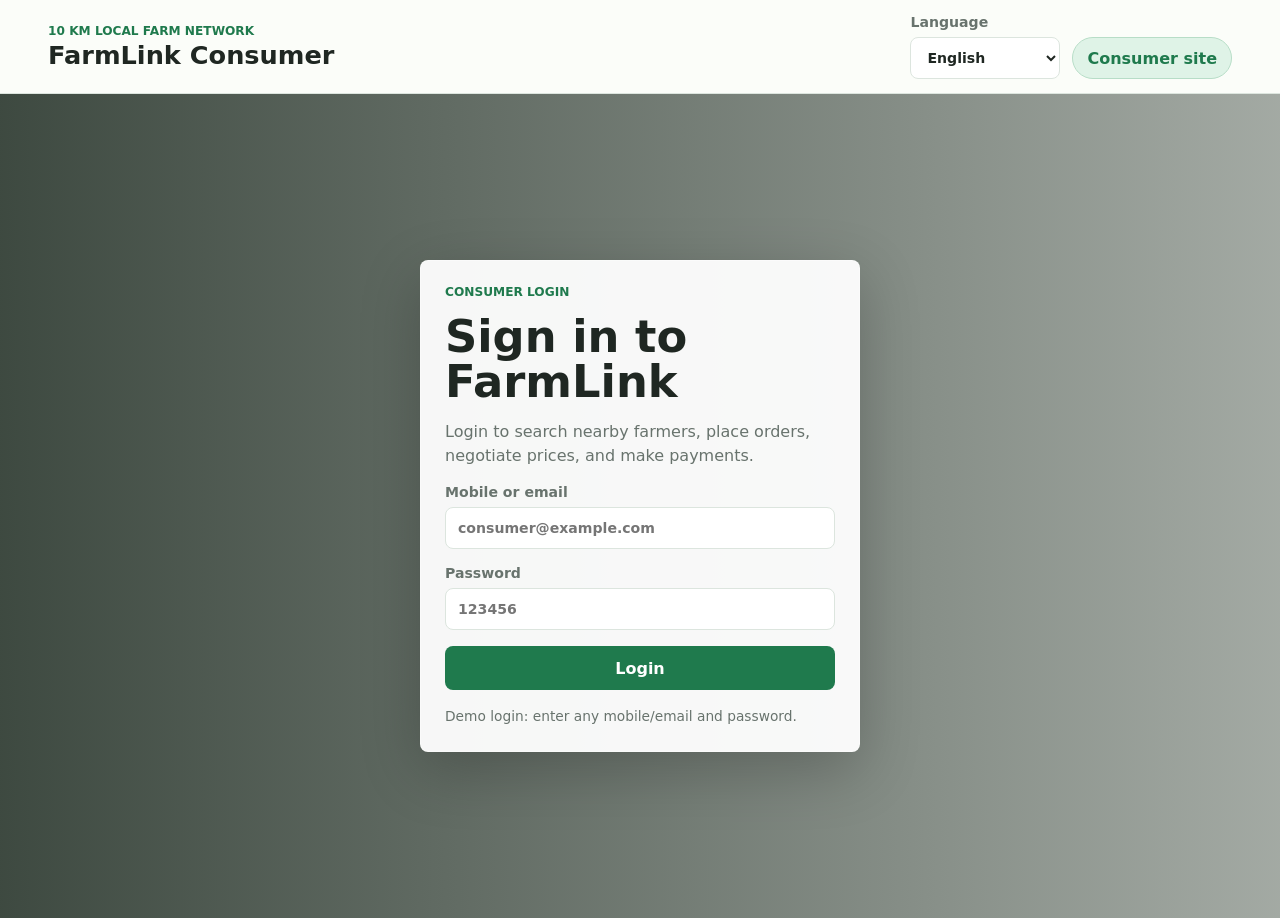
==== consumer.html @ 45cdf352 "Add files via upload" ====
<!doctype html>
<html lang="en">
  <head>
    <meta charset="utf-8" />
    <meta name="viewport" content="width=device-width, initial-scale=1" />
    <title>FarmLink Consumer</title>
    <link rel="stylesheet" href="styles.css" />
  </head>
  <body data-page="consumer">
    <header class="topbar">
      <a class="brand" href="consumer.html">
        <span data-i18n="network">10 km local farm network</span>
        <strong>FarmLink Consumer</strong>
      </a>
      <div class="top-actions">
        <label class="language-choice">
          <span data-i18n="language">Language</span>
          <select class="languageSelect" aria-label="Language">
            <option value="en">English</option>
            <option value="hi">हिंदी</option>
            <option value="mr">मराठी</option>
          </select>
        </label>
        <span class="site-badge" data-i18n="consumerSite">Consumer site</span>
        <button class="logout-button" type="button" id="resetDataBtn" data-i18n="resetData">Reset data</button>
        <button class="logout-button" type="button" id="logoutBtn" data-i18n="logout">Logout</button>
      </div>
    </header>

    <main>
      <section class="login-screen">
        <form class="login-panel" id="loginForm">
          <p class="eyebrow" data-i18n="consumerLogin">Consumer login</p>
          <h1 data-i18n="loginTitle">Sign in to FarmLink</h1>
          <p data-i18n="consumerLoginText">Login to search nearby farmers, place orders, negotiate prices, and make payments.</p>
          <label>
            <span data-i18n="mobileOrEmail">Mobile or email</span>
            <input name="identity" required placeholder="consumer@example.com" />
          </label>
          <label>
            <span data-i18n="password">Password</span>
            <input name="password" required type="password" placeholder="123456" />
          </label>
          <button class="primary full" type="submit" data-i18n="login">Login</button>
          <p class="login-hint" data-i18n="demoLoginHint">Demo login: enter any mobile/email and password.</p>
        </form>
      </section>

      <div class="app-shell">
      <section class="hero consumer-hero">
        <div class="hero-copy">
          <p class="eyebrow" data-i18n="consumerEyebrow">Fresh produce near you</p>
          <h1 data-i18n="consumerTitle">Search, negotiate, order, and pay local farmers.</h1>
          <p data-i18n="consumerIntro">Find farm products within 10 km, compare prices, send offers, place orders, and complete online payments from one screen.</p>
          <div class="hero-actions">
            <a class="primary" href="#market" data-i18n="browseMarket">Browse market</a>
            <a class="secondary" href="#payment" data-i18n="paymentTab">Payment tab</a>
          </div>
        </div>
      </section>

      <section class="location-band">
        <div>
          <h2 data-i18n="yourLocation">Your location</h2>
          <p data-i18n="radiusText">Showing farmers and products inside a 10 km radius.</p>
        </div>
        <label>
          <span data-i18n="area">Area</span>
          <select id="areaSelect"></select>
        </label>
        <div class="radius-meter"><span>0 km</span><div><span></span></div><strong>10 km</strong></div>
      </section>

      <section id="market" class="consumer-grid">
        <aside class="panel filters">
          <h2 data-i18n="findProducts">Find Products</h2>
          <label>
            <span data-i18n="search">Search</span>
            <input id="searchInput" type="search" data-i18n-placeholder="searchPlaceholder" placeholder="Tomato, rice, milk..." />
          </label>
          <label>
            <span data-i18n="category">Category</span>
            <select id="categorySelect"></select>
          </label>
          <label>
            <span data-i18n="maxDistance">Maximum distance</span>
            <input id="distanceRange" type="range" min="1" max="10" value="10" />
            <span id="distanceLabel">10 km</span>
          </label>
        </aside>

        <section class="panel">
          <div class="section-head">
            <div>
              <p class="eyebrow" data-i18n="consumerSite">Consumer site</p>
              <h2 data-i18n="nearbyProducts">Nearby Products</h2>
            </div>
            <button class="icon-button" id="refreshBtn" type="button" title="Refresh">R</button>
          </div>
          <div id="productList" class="product-list"></div>
        </section>
      </section>

      <section class="dashboard-grid">
        <section class="panel" id="orders">
          <div class="section-head">
            <div>
              <p class="eyebrow" data-i18n="orders">Orders</p>
              <h2 data-i18n="myOrders">My Orders</h2>
            </div>
          </div>
          <div id="orderList" class="order-list"></div>
        </section>

        <section class="panel" id="negotiations">
          <div class="section-head">
            <div>
              <p class="eyebrow" data-i18n="negotiation">Negotiation</p>
              <h2 data-i18n="negotiationOffers">Negotiation Offers</h2>
            </div>
          </div>
          <div id="negotiationList" class="message-list"></div>
        </section>

        <section class="panel" id="payment">
          <div class="section-head">
            <div>
              <p class="eyebrow" data-i18n="secureCheckout">Secure checkout</p>
              <h2 data-i18n="onlinePayment">Online Payment</h2>
            </div>
            <span class="badge" data-i18n="demoGateway">Demo gateway</span>
          </div>
          <div class="payment-tabs" role="tablist">
            <button class="active" type="button" data-payment-method="upi" data-i18n="upi">UPI</button>
            <button type="button" data-payment-method="card" data-i18n="card">Card</button>
            <button type="button" data-payment-method="cod" data-i18n="cod">Cash</button>
          </div>
          <form id="paymentForm" class="payment-form">
            <label>
              <span data-i18n="payForOrder">Pay for order</span>
              <select id="paymentOrderSelect"></select>
            </label>
            <label class="payment-field" data-method-field="upi">
              <span data-i18n="upiId">UPI ID</span>
              <input id="upiInput" placeholder="name@bank" />
            </label>
            <label class="payment-field hidden" data-method-field="card">
              <span data-i18n="cardNumber">Card number</span>
              <input id="cardInput" inputmode="numeric" placeholder="4242 4242 4242 4242" />
            </label>
            <label class="payment-field hidden" data-method-field="cod">
              <span data-i18n="cashNote">Cash note</span>
              <input id="cashInput" data-i18n-placeholder="cashPlaceholder" placeholder="Pay when product arrives" />
            </label>
            <div class="payment-summary">
              <span data-i18n="amount">Amount</span>
              <strong id="paymentAmount">Rs 0</strong>
            </div>
            <button class="primary full" type="submit" data-i18n="payNow">Pay now</button>
          </form>
        </section>
      </section>
      </div>
    </main>

    <div id="toast" class="toast" role="status" aria-live="polite"></div>
    <script src="shared.js"></script>
  </body>
</html>
---- styles.css ----
:root {
  --soil: #59402f;
  --leaf: #1f7a4d;
  --mint: #dff3e7;
  --sun: #f4b942;
  --ink: #1f2722;
  --muted: #68736d;
  --line: #dce5de;
  --paper: #fbfdf9;
  --white: #ffffff;
  --blue: #2463a6;
  font-family: Inter, ui-sans-serif, system-ui, -apple-system, BlinkMacSystemFont, "Segoe UI", sans-serif;
}

* { box-sizing: border-box; }
html { scroll-behavior: smooth; }
body { margin: 0; background: var(--paper); color: var(--ink); }
a { color: inherit; text-decoration: none; }
button, input, select { font: inherit; }
button { cursor: pointer; }
h1, h2, h3, p { margin: 0; }

.topbar {
  position: sticky;
  top: 0;
  z-index: 10;
  display: flex;
  align-items: center;
  justify-content: space-between;
  gap: 16px;
  padding: 14px clamp(16px, 4vw, 48px);
  background: rgba(251, 253, 249, 0.96);
  border-bottom: 1px solid var(--line);
  backdrop-filter: blur(16px);
}

.brand { display: grid; gap: 2px; }
.brand span, .eyebrow {
  color: var(--leaf);
  font-size: 0.76rem;
  font-weight: 800;
  letter-spacing: 0;
  text-transform: uppercase;
}
.brand strong { font-size: clamp(1.1rem, 3vw, 1.6rem); }

.top-actions {
  display: flex;
  align-items: end;
  justify-content: flex-end;
  gap: 12px;
  flex-wrap: wrap;
}

.language-choice { min-width: 150px; }
label {
  display: grid;
  gap: 7px;
  color: var(--muted);
  font-size: 0.88rem;
  font-weight: 700;
}

input, select {
  width: 100%;
  min-height: 42px;
  border: 1px solid var(--line);
  border-radius: 8px;
  padding: 0 12px;
  background: var(--white);
  color: var(--ink);
}

.site-badge {
  display: grid;
  min-height: 42px;
  place-items: center;
  padding: 0 14px;
  background: var(--mint);
  border: 1px solid #b7ddc7;
  border-radius: 999px;
  color: var(--leaf);
  font-weight: 800;
}

.logout-button {
  min-height: 42px;
  border: 1px solid var(--line);
  border-radius: 8px;
  padding: 0 14px;
  background: var(--white);
  color: var(--soil);
  font-weight: 800;
}

body:not(.logged-in) .logout-button,
body:not(.logged-in) .app-shell {
  display: none;
}

body.logged-in .login-screen {
  display: none;
}

.login-screen {
  min-height: calc(100vh - 76px);
  display: grid;
  place-items: center;
  padding: 32px 16px;
  background:
    linear-gradient(90deg, rgba(20, 34, 24, 0.82), rgba(20, 34, 24, 0.38)),
    url("https://images.unsplash.com/photo-1499529112087-3cb3b73cec95?auto=format&fit=crop&w=1800&q=80") center / cover;
}

.login-panel {
  display: grid;
  gap: 16px;
  width: min(440px, 100%);
  padding: 24px;
  border: 1px solid rgba(255, 255, 255, 0.34);
  border-radius: 8px;
  background: rgba(255, 255, 255, 0.95);
  box-shadow: 0 18px 60px rgba(0, 0, 0, 0.22);
}

.login-panel h1 {
  font-size: clamp(1.8rem, 5vw, 2.8rem);
  line-height: 1;
}

.login-panel p:not(.eyebrow) {
  color: var(--muted);
  line-height: 1.5;
}

.login-hint {
  font-size: 0.86rem;
}

.hero {
  min-height: min(70vh, 680px);
  display: flex;
  align-items: end;
  padding: clamp(28px, 6vw, 72px);
  color: var(--white);
}

.consumer-hero {
  background:
    linear-gradient(90deg, rgba(20, 34, 24, 0.86), rgba(20, 34, 24, 0.24)),
    url("https://images.unsplash.com/photo-1500937386664-56d1dfef3854?auto=format&fit=crop&w=1800&q=80") center / cover;
}

.farmer-hero {
  background:
    linear-gradient(90deg, rgba(46, 31, 22, 0.86), rgba(46, 31, 22, 0.22)),
    url("https://images.unsplash.com/photo-1523741543316-beb7fc7023d8?auto=format&fit=crop&w=1800&q=80") center / cover;
}

.hero-copy { display: grid; gap: 18px; width: min(900px, 100%); }
.hero h1 {
  max-width: 860px;
  font-size: clamp(2.2rem, 7vw, 5rem);
  line-height: 0.98;
}
.hero p:not(.eyebrow) {
  max-width: 680px;
  color: #edf5ee;
  font-size: 1.06rem;
  line-height: 1.6;
}

.hero-actions, .section-head, .location-band, .stat-row, .card-actions {
  display: flex;
  align-items: center;
  gap: 12px;
}
.hero-actions { flex-wrap: wrap; }

.primary, .secondary, .icon-button {
  min-height: 44px;
  border-radius: 8px;
  border: 1px solid transparent;
  padding: 0 16px;
  font-weight: 800;
}
.primary { display: inline-grid; place-items: center; background: var(--leaf); color: var(--white); }
.secondary { display: inline-grid; place-items: center; background: var(--white); color: var(--leaf); }
.icon-button { width: 44px; padding: 0; background: var(--white); border-color: var(--line); }
.full { width: 100%; }

.location-band {
  justify-content: space-between;
  flex-wrap: wrap;
  padding: 18px clamp(16px, 4vw, 48px);
  background: var(--soil);
  color: var(--white);
}
.location-band p { color: #eaded5; }
.location-band label { color: #f7eee7; }

.radius-meter {
  display: grid;
  grid-template-columns: auto minmax(110px, 220px) auto;
  align-items: center;
  gap: 10px;
  font-size: 0.85rem;
}
.radius-meter div { height: 8px; overflow: hidden; border-radius: 999px; background: rgba(255,255,255,0.25); }
.radius-meter div span { display: block; width: 100%; height: 100%; background: var(--sun); }

.consumer-grid, .farmer-grid, .dashboard-grid {
  display: grid;
  gap: 18px;
  padding: 24px clamp(16px, 4vw, 48px);
}
.consumer-grid { grid-template-columns: minmax(220px, 280px) minmax(0, 1fr); align-items: start; }
.farmer-grid { grid-template-columns: minmax(280px, 420px) minmax(0, 1fr); align-items: start; }
.dashboard-grid { grid-template-columns: minmax(0, 1.1fr) minmax(320px, 0.9fr); align-items: start; }

.panel {
  background: var(--white);
  border: 1px solid var(--line);
  border-radius: 8px;
  padding: 18px;
}

.filters, .form-grid, .payment-form, .product-list, .order-list, .message-list {
  display: grid;
  gap: 16px;
}
.section-head { justify-content: space-between; margin-bottom: 16px; }
.stat-row { justify-content: space-between; padding-top: 12px; border-top: 1px solid var(--line); }

.product-card, .order-card, .payment-card {
  display: grid;
  gap: 12px;
  padding: 14px;
  border: 1px solid var(--line);
  border-radius: 8px;
  background: #fffdfa;
}

.product-photo {
  width: 100%;
  aspect-ratio: 16 / 9;
  object-fit: cover;
  border-radius: 8px;
  border: 1px solid var(--line);
  background: #f6fbf8;
}

.product-photo.placeholder {
  display: grid;
  place-items: center;
  color: var(--muted);
  font-weight: 800;
}

.product-top, .order-top {
  display: flex;
  align-items: flex-start;
  justify-content: space-between;
  gap: 12px;
}
.product-card h3, .order-card h3 { margin: 0; font-size: 1rem; }
.meta { display: flex; flex-wrap: wrap; gap: 8px; color: var(--muted); font-size: 0.88rem; }
.price { color: var(--leaf); font-size: 1.25rem; font-weight: 900; white-space: nowrap; }

.badge {
  display: inline-flex;
  align-items: center;
  min-height: 28px;
  border-radius: 999px;
  padding: 0 10px;
  background: var(--mint);
  color: var(--leaf);
  font-size: 0.8rem;
  font-weight: 800;
  white-space: nowrap;
}

.card-actions { flex-wrap: wrap; justify-content: flex-start; }
.quantity-field {
  width: min(180px, 100%);
}

.quantity-field input {
  min-height: 38px;
}

.card-actions button {
  min-height: 38px;
  border-radius: 8px;
  border: 1px solid var(--line);
  background: var(--white);
  font-weight: 800;
  padding: 0 12px;
}
.card-actions .pay { background: var(--sun); border-color: var(--sun); color: #2d2116; }

.payment-tabs {
  display: grid;
  grid-template-columns: repeat(3, 1fr);
  gap: 8px;
  margin-bottom: 16px;
}
.payment-tabs button {
  min-height: 40px;
  border: 1px solid var(--line);
  border-radius: 8px;
  background: var(--white);
  font-weight: 800;
}
.payment-tabs button.active { background: var(--blue); border-color: var(--blue); color: var(--white); }
.payment-summary {
  display: flex;
  align-items: center;
  justify-content: space-between;
  padding: 14px;
  border: 1px solid var(--line);
  border-radius: 8px;
  background: #f6fbf8;
}
.payment-kpis {
  display: grid;
  grid-template-columns: 1fr 1fr;
  gap: 12px;
  margin-bottom: 16px;
}
.payment-kpis div {
  display: grid;
  gap: 4px;
  padding: 14px;
  border: 1px solid var(--line);
  border-radius: 8px;
  background: #f6fbf8;
}
.payment-kpis span { color: var(--muted); font-size: 0.88rem; font-weight: 700; }
.payment-kpis strong { font-size: 1.25rem; }
.hidden { display: none; }

.toast {
  position: fixed;
  right: 18px;
  bottom: 18px;
  transform: translateY(24px);
  opacity: 0;
  max-width: min(380px, calc(100vw - 36px));
  padding: 14px 16px;
  border-radius: 8px;
  background: var(--ink);
  color: var(--white);
  transition: 0.2s ease;
}
.toast.show { transform: translateY(0); opacity: 1; }

@media (max-width: 1050px) {
  .consumer-grid, .farmer-grid, .dashboard-grid { grid-template-columns: 1fr; }
}

@media (max-width: 720px) {
  .topbar { align-items: stretch; flex-direction: column; }
  .top-actions, .language-choice, .site-badge, .logout-button { width: 100%; min-width: 0; }
  .hero { min-height: 62vh; padding: 28px 16px; }
  .product-top, .order-top { flex-direction: column; }
  .price { white-space: normal; }
  .payment-kpis { grid-template-columns: 1fr; }
}
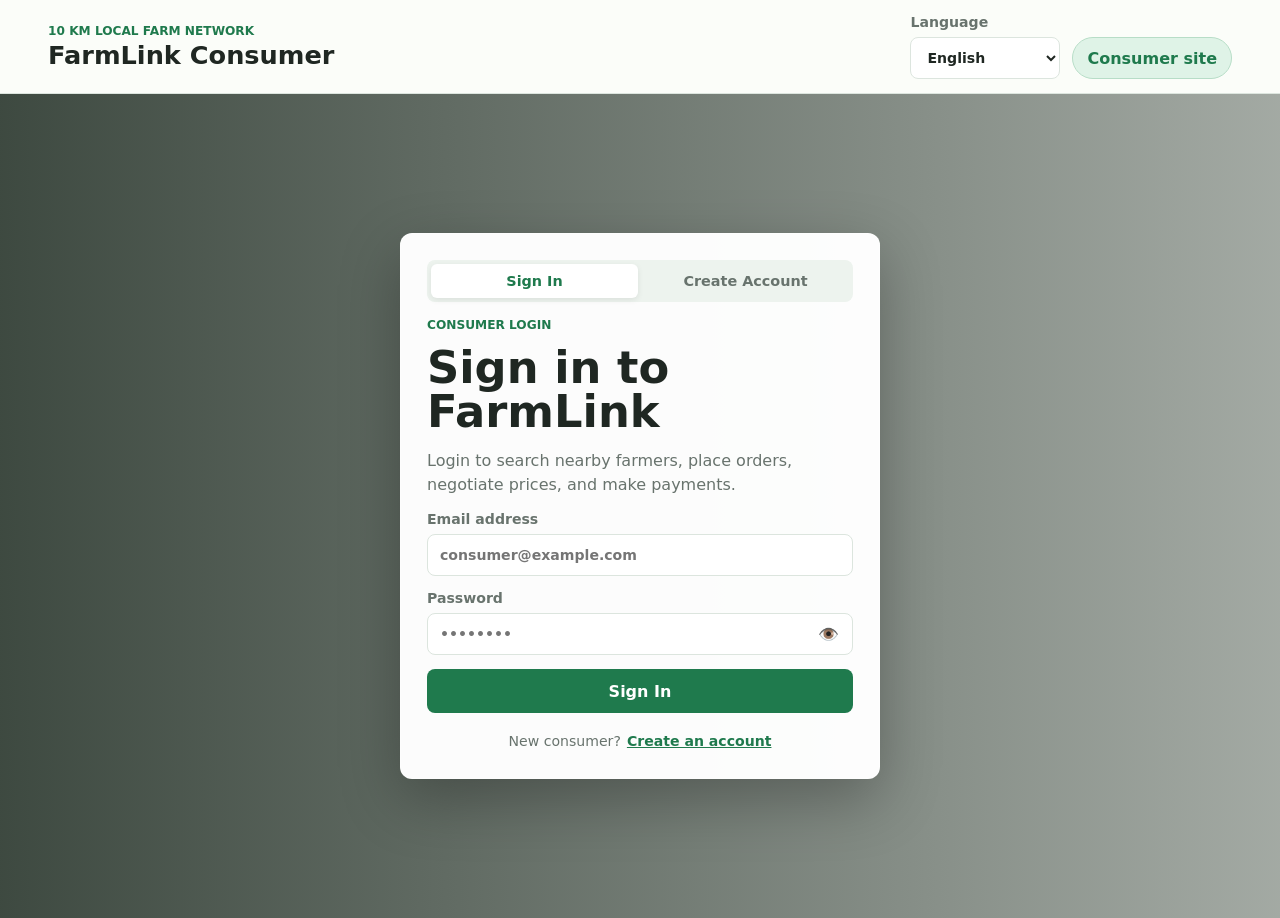
==== commit 5c166d20: "Add files via upload" ====
--- a/consumer.html
+++ b/consumer.html
@@ -13,6 +13,13 @@
         <strong>FarmLink Consumer</strong>
       </a>
       <div class="top-actions">
+        <div class="user-chip" id="userChip" style="display: none;">
+          <span class="user-chip-avatar">🛒</span>
+          <div class="user-chip-info">
+            <span class="user-chip-name" id="userChipName">Consumer</span>
+            <span class="user-chip-email" id="userChipEmail">consumer@example.com</span>
+          </div>
+        </div>
         <label class="language-choice">
           <span data-i18n="language">Language</span>
           <select class="languageSelect" aria-label="Language">
@@ -22,6 +29,8 @@
           </select>
         </label>
         <span class="site-badge" data-i18n="consumerSite">Consumer site</span>
+        <button class="logout-button simulate-day-btn" type="button" id="advanceDayBtn" title="Simulate advancing to next day to test automatic daily deletion from home page">📅 <span data-i18n="nextDay">Next Day</span></button>
+        <button class="logout-button" type="button" id="switchUserBtn" data-i18n="switchUser">Switch account</button>
         <button class="logout-button" type="button" id="resetDataBtn" data-i18n="resetData">Reset data</button>
         <button class="logout-button" type="button" id="logoutBtn" data-i18n="logout">Logout</button>
       </div>
@@ -29,21 +38,64 @@
 
     <main>
       <section class="login-screen">
-        <form class="login-panel" id="loginForm">
-          <p class="eyebrow" data-i18n="consumerLogin">Consumer login</p>
-          <h1 data-i18n="loginTitle">Sign in to FarmLink</h1>
-          <p data-i18n="consumerLoginText">Login to search nearby farmers, place orders, negotiate prices, and make payments.</p>
-          <label>
-            <span data-i18n="mobileOrEmail">Mobile or email</span>
-            <input name="identity" required placeholder="consumer@example.com" />
-          </label>
-          <label>
-            <span data-i18n="password">Password</span>
-            <input name="password" required type="password" placeholder="123456" />
-          </label>
-          <button class="primary full" type="submit" data-i18n="login">Login</button>
-          <p class="login-hint" data-i18n="demoLoginHint">Demo login: enter any mobile/email and password.</p>
-        </form>
+        <div class="login-panel">
+          <div class="auth-tabs" role="tablist">
+            <button type="button" class="auth-tab-btn active" id="tabSignIn" data-i18n="signInTab">Sign In</button>
+            <button type="button" class="auth-tab-btn" id="tabSignUp" data-i18n="signUpTab">Create Account</button>
+          </div>
+
+          <div id="authAlert" class="auth-alert" style="display: none;"></div>
+
+          <form class="auth-form" id="loginForm">
+            <p class="eyebrow" data-i18n="consumerLogin">Consumer login</p>
+            <h1 data-i18n="loginTitle">Sign in to FarmLink</h1>
+            <p data-i18n="consumerLoginText">Login to search nearby farmers, place orders, negotiate prices, and make payments.</p>
+            <label>
+              <span data-i18n="emailAddress">Email address</span>
+              <input name="email" id="loginEmail" type="email" required placeholder="consumer@example.com" autocomplete="email" />
+            </label>
+            <label>
+              <span data-i18n="password">Password</span>
+              <div class="password-wrapper">
+                <input name="password" id="loginPassword" required type="password" placeholder="••••••••" autocomplete="current-password" />
+                <button type="button" class="toggle-password" data-target="loginPassword" title="Show password">👁️</button>
+              </div>
+            </label>
+            <button class="primary full" type="submit" data-i18n="login">Sign In</button>
+            <p class="auth-switch-hint"><span>New consumer?</span> <button type="button" class="link-btn" id="linkToSignUp">Create an account</button></p>
+          </form>
+
+          <form class="auth-form" id="signupForm" style="display: none;">
+            <p class="eyebrow" data-i18n="consumerSignUp">Consumer Registration</p>
+            <h1 data-i18n="createConsumerAccount">Join as a Consumer</h1>
+            <p data-i18n="consumerSignupText">Create an account to buy farm-fresh produce directly from local farmers.</p>
+            <label>
+              <span data-i18n="consumerName">Your Full Name</span>
+              <input name="name" required placeholder="e.g. Rahul Sharma" />
+            </label>
+            <label>
+              <span data-i18n="emailAddress">Email address</span>
+              <input name="email" type="email" required placeholder="consumer@example.com" autocomplete="email" />
+            </label>
+            <label>
+              <span data-i18n="password">Password</span>
+              <div class="password-wrapper">
+                <input name="password" id="signupPassword" required type="password" minlength="4" placeholder="At least 4 characters" autocomplete="new-password" />
+                <button type="button" class="toggle-password" data-target="signupPassword" title="Show password">👁️</button>
+              </div>
+            </label>
+            <label>
+              <span data-i18n="deliveryArea">Delivery Area</span>
+              <select name="area" class="signupAreaSelect"></select>
+            </label>
+            <label>
+              <span data-i18n="phoneNumber">Phone number</span>
+              <input name="phone" type="tel" placeholder="+91 94220 11223" />
+            </label>
+            <button class="primary full" type="submit" data-i18n="registerConsumerBtn">Create Consumer Account</button>
+            <p class="auth-switch-hint"><span>Already have an account?</span> <button type="button" class="link-btn" id="linkToSignIn">Sign in here</button></p>
+          </form>
+        </div>
       </section>
 
       <div class="app-shell">
@@ -108,8 +160,35 @@
               <p class="eyebrow" data-i18n="orders">Orders</p>
               <h2 data-i18n="myOrders">My Orders</h2>
             </div>
-          </div>
-          <div id="orderList" class="order-list"></div>
+            <div class="order-view-tabs" role="tablist">
+              <button type="button" class="order-tab-btn active" id="tabTodayOrders" data-i18n="todayOrdersTab">Today's Orders</button>
+              <button type="button" class="order-tab-btn" id="tabHistoryOrders" data-i18n="orderHistoryTab">Order History (<span id="historyOrderCount">0</span>)</button>
+            </div>
+          </div>
+
+          <div id="todayOrdersView">
+            <div id="orderList" class="order-list"></div>
+          </div>
+
+          <div id="historyOrdersView" style="display: none;">
+            <div class="history-controls">
+              <label class="history-filter-label">
+                <span data-i18n="filterByStatus">Filter Status</span>
+                <select id="historyStatusFilter">
+                  <option value="all" data-i18n="allStatuses">All Statuses</option>
+                  <option value="paid" data-i18n="paid">Paid</option>
+                  <option value="accepted" data-i18n="accepted">Accepted</option>
+                  <option value="placed" data-i18n="placed">Placed</option>
+                  <option value="rejected" data-i18n="rejected">Rejected</option>
+                </select>
+              </label>
+              <div class="history-summary-chip">
+                <span data-i18n="totalHistorical">Previous Orders Total:</span>
+                <strong id="historyTotalAmount">Rs 0</strong>
+              </div>
+            </div>
+            <div id="historyOrderList" class="order-list"></div>
+          </div>
         </section>
 
         <section class="panel" id="negotiations">
--- a/styles.css
+++ b/styles.css
@@ -44,6 +44,70 @@
 }
 .brand strong { font-size: clamp(1.1rem, 3vw, 1.6rem); }
 
+.page-tabs {
+  display: flex;
+  align-items: center;
+  gap: 8px;
+  flex-wrap: wrap;
+}
+.page-tabs a {
+  padding: 8px 16px;
+  border-radius: 8px;
+  font-weight: 800;
+  border: 1px solid var(--line);
+  background: var(--white);
+  color: var(--soil);
+  transition: all 0.15s ease;
+}
+.page-tabs a:hover {
+  background: var(--mint);
+  color: var(--leaf);
+  border-color: #b7ddc7;
+}
+
+.landing-cards {
+  display: grid;
+  grid-template-columns: repeat(auto-fit, minmax(320px, 1fr));
+  gap: 20px;
+  padding: 36px clamp(16px, 4vw, 48px);
+}
+.landing-card {
+  display: grid;
+  gap: 14px;
+  padding: 24px;
+  background: var(--white);
+  border: 1px solid var(--line);
+  border-radius: 12px;
+  box-shadow: 0 4px 16px rgba(0,0,0,0.04);
+}
+.landing-card h2 {
+  font-size: 1.4rem;
+  color: var(--ink);
+}
+.landing-card p {
+  color: var(--muted);
+  line-height: 1.5;
+}
+.landing-card-list {
+  display: grid;
+  gap: 8px;
+  padding: 0;
+  list-style: none;
+  margin: 0;
+}
+.landing-card-list li {
+  display: flex;
+  align-items: center;
+  gap: 8px;
+  font-size: 0.92rem;
+  color: var(--ink);
+}
+.landing-card-list li::before {
+  content: "✓";
+  color: var(--leaf);
+  font-weight: 800;
+}
+
 .top-actions {
   display: flex;
   align-items: end;
@@ -69,6 +133,34 @@
   padding: 0 12px;
   background: var(--white);
   color: var(--ink);
+}
+
+.user-chip {
+  display: flex;
+  align-items: center;
+  gap: 8px;
+  padding: 4px 12px 4px 8px;
+  background: var(--mint);
+  border: 1px solid #b7ddc7;
+  border-radius: 999px;
+}
+.user-chip-avatar {
+  font-size: 1.25rem;
+  line-height: 1;
+}
+.user-chip-info {
+  display: grid;
+  line-height: 1.2;
+}
+.user-chip-name {
+  font-weight: 800;
+  font-size: 0.82rem;
+  color: var(--leaf);
+}
+.user-chip-email {
+  font-size: 0.72rem;
+  color: var(--soil);
+  font-weight: 600;
 }
 
 .site-badge {
@@ -92,14 +184,18 @@
   color: var(--soil);
   font-weight: 800;
 }
-
+.logout-button:hover {
+  background: #f4f6f4;
+}
+
+body:not(.logged-in) .user-chip,
 body:not(.logged-in) .logout-button,
 body:not(.logged-in) .app-shell {
-  display: none;
+  display: none !important;
 }
 
 body.logged-in .login-screen {
-  display: none;
+  display: none !important;
 }
 
 .login-screen {
@@ -115,12 +211,100 @@
 .login-panel {
   display: grid;
   gap: 16px;
-  width: min(440px, 100%);
-  padding: 24px;
+  width: min(480px, 100%);
+  padding: 26px;
   border: 1px solid rgba(255, 255, 255, 0.34);
-  border-radius: 8px;
-  background: rgba(255, 255, 255, 0.95);
-  box-shadow: 0 18px 60px rgba(0, 0, 0, 0.22);
+  border-radius: 12px;
+  background: rgba(255, 255, 255, 0.98);
+  box-shadow: 0 20px 60px rgba(0, 0, 0, 0.28);
+}
+
+.auth-tabs {
+  display: flex;
+  background: #edf3ee;
+  border-radius: 8px;
+  padding: 4px;
+  gap: 4px;
+}
+.auth-tab-btn {
+  flex: 1;
+  padding: 9px 12px;
+  border: none;
+  background: transparent;
+  color: var(--muted);
+  font-weight: 800;
+  font-size: 0.9rem;
+  border-radius: 6px;
+  transition: all 0.15s ease;
+}
+.auth-tab-btn.active {
+  background: var(--white);
+  color: var(--leaf);
+  box-shadow: 0 2px 6px rgba(0, 0, 0, 0.08);
+}
+
+.auth-form {
+  display: grid;
+  gap: 14px;
+}
+
+.auth-switch-hint {
+  display: flex;
+  align-items: center;
+  justify-content: center;
+  gap: 6px;
+  font-size: 0.88rem;
+  color: var(--muted);
+  margin-top: 4px;
+}
+.link-btn {
+  background: none;
+  border: none;
+  color: var(--leaf);
+  font-weight: 800;
+  text-decoration: underline;
+  padding: 0;
+  font-size: 0.88rem;
+  cursor: pointer;
+}
+.link-btn:hover {
+  color: var(--soil);
+}
+
+.password-wrapper {
+  position: relative;
+  display: flex;
+  align-items: center;
+}
+.password-wrapper input {
+  padding-right: 42px;
+}
+.toggle-password {
+  position: absolute;
+  right: 8px;
+  background: none;
+  border: none;
+  font-size: 1.05rem;
+  padding: 6px;
+  color: var(--muted);
+  cursor: pointer;
+  line-height: 1;
+}
+
+.auth-alert {
+  padding: 10px 14px;
+  border-radius: 8px;
+  font-size: 0.88rem;
+  line-height: 1.4;
+  background: #fef2f2;
+  border: 1px solid #fecaca;
+  color: #b91c1c;
+  font-weight: 600;
+}
+.auth-alert.success {
+  background: #f0fdf4;
+  border-color: #bbf7d0;
+  color: #15803d;
 }
 
 .login-panel h1 {
@@ -278,6 +462,96 @@
   font-size: 0.8rem;
   font-weight: 800;
   white-space: nowrap;
+}
+
+.order-view-tabs {
+  display: flex;
+  gap: 6px;
+  background: #edf3ee;
+  padding: 3px;
+  border-radius: 8px;
+}
+.order-tab-btn {
+  padding: 6px 12px;
+  border: none;
+  background: transparent;
+  color: var(--muted);
+  font-weight: 800;
+  font-size: 0.82rem;
+  border-radius: 6px;
+  cursor: pointer;
+  transition: all 0.15s ease;
+}
+.order-tab-btn.active {
+  background: var(--white);
+  color: var(--leaf);
+  box-shadow: 0 1px 4px rgba(0,0,0,0.08);
+}
+
+.history-controls {
+  display: flex;
+  align-items: center;
+  justify-content: space-between;
+  gap: 12px;
+  flex-wrap: wrap;
+  margin-bottom: 14px;
+  padding: 10px 14px;
+  background: #f7faf8;
+  border: 1px solid var(--line);
+  border-radius: 8px;
+}
+.history-filter-label {
+  display: flex;
+  align-items: center;
+  gap: 8px;
+  font-size: 0.85rem;
+  font-weight: 700;
+  color: var(--muted);
+}
+.history-filter-label select {
+  min-height: 36px;
+  padding: 0 10px;
+  width: auto;
+}
+.history-summary-chip {
+  font-size: 0.85rem;
+  color: var(--ink);
+}
+.history-summary-chip strong {
+  color: var(--leaf);
+  font-size: 1rem;
+  margin-left: 4px;
+}
+
+.date-badge {
+  display: inline-flex;
+  align-items: center;
+  font-size: 0.74rem;
+  padding: 2px 8px;
+  border-radius: 999px;
+  font-weight: 800;
+}
+.date-badge.today {
+  background: #e0f2fe;
+  color: #0369a1;
+  border: 1px solid #bae6fd;
+}
+.date-badge.past {
+  background: #f3f4f6;
+  color: #4b5563;
+  border: 1px solid #e5e7eb;
+}
+
+.simulate-day-btn {
+  display: inline-flex;
+  align-items: center;
+  gap: 6px;
+  background: #fffbeb !important;
+  border-color: #fde68a !important;
+  color: #92400e !important;
+}
+.simulate-day-btn:hover {
+  background: #fef3c7 !important;
 }
 
 .card-actions { flex-wrap: wrap; justify-content: flex-start; }
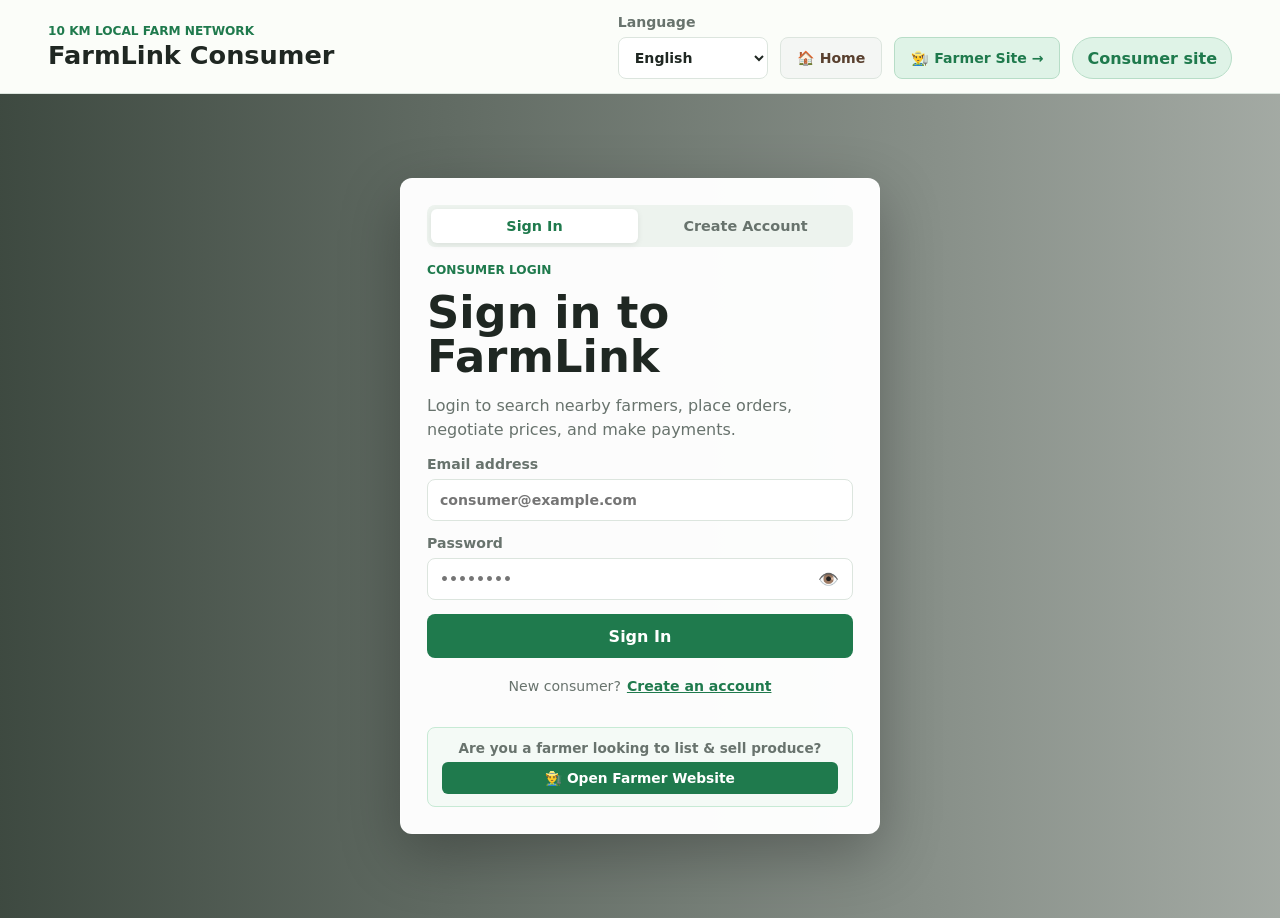
==== commit 20b61306: "Add files via upload" ====
--- a/consumer.html
+++ b/consumer.html
@@ -28,6 +28,8 @@
             <option value="mr">मराठी</option>
           </select>
         </label>
+        <a href="index.html" class="site-switch-link home-link">🏠 Home</a>
+        <a href="farmer.html" class="site-switch-link">👨‍🌾 Farmer Site →</a>
         <span class="site-badge" data-i18n="consumerSite">Consumer site</span>
         <button class="logout-button simulate-day-btn" type="button" id="advanceDayBtn" title="Simulate advancing to next day to test automatic daily deletion from home page">📅 <span data-i18n="nextDay">Next Day</span></button>
         <button class="logout-button" type="button" id="switchUserBtn" data-i18n="switchUser">Switch account</button>
@@ -95,6 +97,11 @@
             <button class="primary full" type="submit" data-i18n="registerConsumerBtn">Create Consumer Account</button>
             <p class="auth-switch-hint"><span>Already have an account?</span> <button type="button" class="link-btn" id="linkToSignIn">Sign in here</button></p>
           </form>
+
+          <div class="portal-crosslink-box">
+            <span>Are you a farmer looking to list & sell produce?</span>
+            <a href="farmer.html" class="portal-crosslink-btn">👨‍🌾 Open Farmer Website</a>
+          </div>
         </div>
       </section>
 
--- a/styles.css
+++ b/styles.css
@@ -163,6 +163,68 @@
   font-weight: 600;
 }
 
+.site-switch-link {
+  display: inline-flex;
+  align-items: center;
+  gap: 6px;
+  min-height: 42px;
+  padding: 0 16px;
+  border-radius: 8px;
+  font-weight: 800;
+  font-size: 0.88rem;
+  background: var(--mint);
+  color: var(--leaf);
+  border: 1px solid #b7ddc7;
+  text-decoration: none;
+  transition: all 0.15s ease;
+  white-space: nowrap;
+}
+.site-switch-link:hover {
+  background: #c7ead5;
+  transform: translateY(-1px);
+}
+.site-switch-link.home-link {
+  background: #f4f6f4;
+  color: var(--soil);
+  border-color: var(--line);
+}
+.site-switch-link.home-link:hover {
+  background: #e8ece8;
+}
+
+.portal-crosslink-box {
+  margin-top: 14px;
+  padding: 12px 14px;
+  background: #f4faf6;
+  border: 1px solid #c7ead5;
+  border-radius: 8px;
+  text-align: center;
+  display: grid;
+  gap: 6px;
+}
+.portal-crosslink-box span {
+  font-size: 0.85rem;
+  color: var(--muted);
+  font-weight: 600;
+}
+.portal-crosslink-btn {
+  display: inline-flex;
+  align-items: center;
+  justify-content: center;
+  gap: 6px;
+  padding: 8px 14px;
+  background: var(--leaf);
+  color: var(--white);
+  border-radius: 6px;
+  font-weight: 800;
+  font-size: 0.86rem;
+  text-decoration: none;
+  transition: all 0.15s ease;
+}
+.portal-crosslink-btn:hover {
+  background: #17633e;
+}
+
 .site-badge {
   display: grid;
   min-height: 42px;
